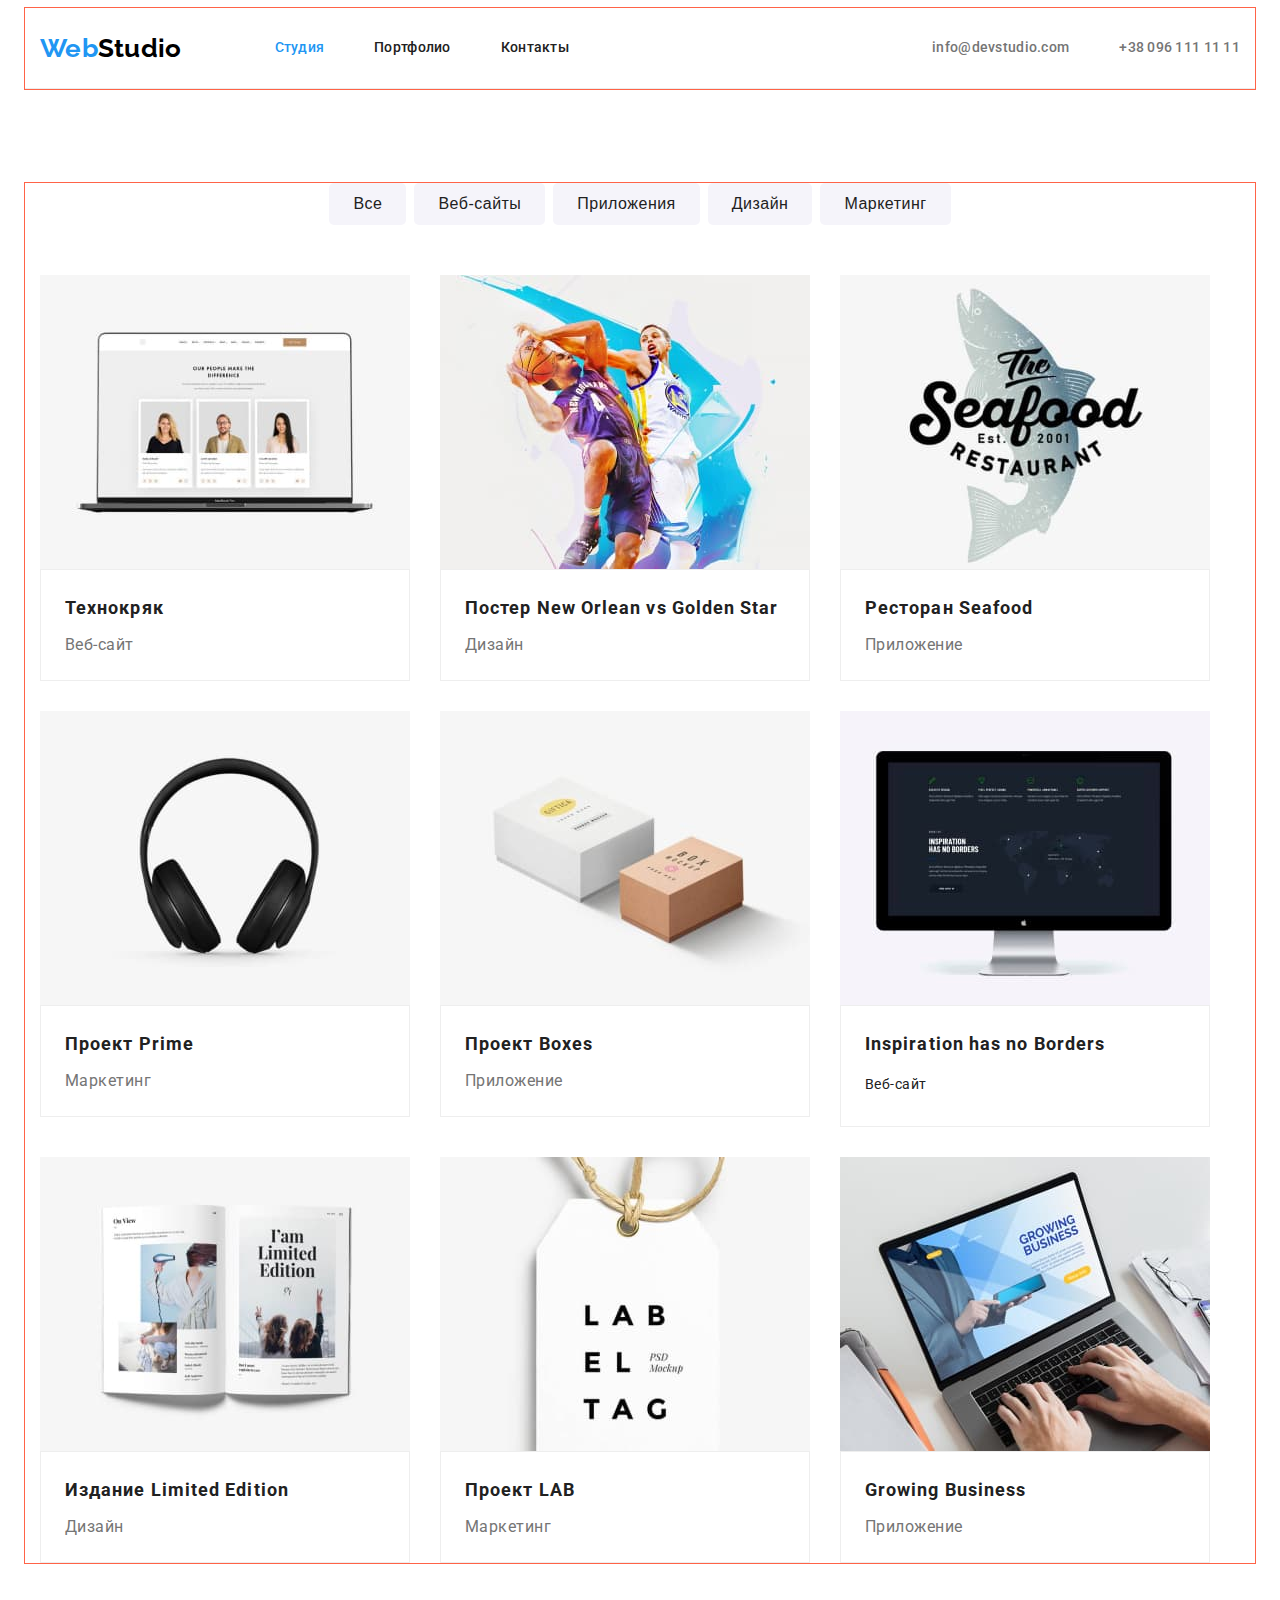
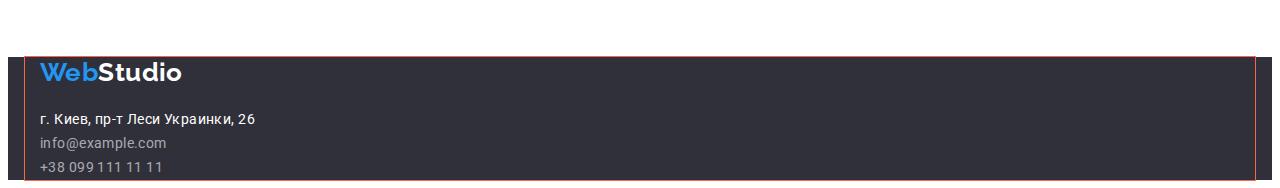
==== portfolio.html @ 1728674b "Добавление разметки" ====
<!DOCTYPE html>
<html lang="ru">
  <head>
    <meta charset="UTF-8" />
    <meta http-equiv="X-UA-Compatible" content="IE=edge" />
    <meta name="viewport" content="width=device-width, initial-scale=1.0" />
    <title>Портфолио</title>

    <link rel="preconnect" href="https://fonts.googleapis.com" />
    <link rel="preconnect" href="https://fonts.gstatic.com" crossorigin />
    <link
      href="https://fonts.googleapis.com/css2?family=Raleway:wght@700&family=Roboto:wght@400;500;700;900&display=swap"
      rel="stylesheet"
    />
    <link
      rel="stylesheet"
      href="https://cdnjs.cloudflare.com/ajax/libs/modern-normalize/1.1.0/modern-normalize.min.css"
      integrity="sha512-wpPYUAdjBVSE4KJnH1VR1HeZfpl1ub8YT/NKx4PuQ5NmX2tKuGu6U/JRp5y+Y8XG2tV+wKQpNHVUX03MfMFn9Q=="
      crossorigin="anonymous"
      referrerpolicy="no-referrer"
    />
    <link rel="stylesheet" href="./css/styles.css" />
  </head>
  <body>
    <!-- Шапка сайта -->
    <header>
      <nav class="nav-menu container">
        <div class="main-menu">
          <a href="./index.html" class="logo"> <span>Web</span>Studio</a>
          <ul class="list menu">
            <li class="item"><a href="./index.html" class="link current">Студия</a></li>
            <li class="item"><a href="./portfolio.html" class="link">Портфолио</a></li>
            <li class="item"><a href="" class="link">Контакты</a></li>
          </ul>
          <ul class="list group">
            <li class="contact-info">
              <a href="mailto:info@devstudio.com" class="contacts">info@devstudio.com</a>
            </li>
            <li class="contact-info">
              <a href="tel:+380961111111" class="contacts">+38 096 111 11 11</a>
            </li>
          </ul>
        </div>
      </nav>
    </header>
    <main>
      <!--main-->
      <!--button section-->
      <!-- <section>
        
      </section> -->
      <!-- Our projects -->
      <section class="section">
        <div class="container">
          <ul class="list filtres">
            <li class="type"><button type="button" class="button">Все</button></li>
            <li class="type"><button type="button" class="button">Веб-сайты</button></li>
            <li class="type"><button type="button" class="button">Приложения</button></li>
            <li class="type"><button type="button" class="button">Дизайн</button></li>
            <li class="type"><button type="button" class="button">Маркетинг</button></li>
          </ul>
          <h1 class="headline visiable">Наши проекты</h1>
          <ul class="list portfolio-filtration">
            <li class="item">
              <img
                src="./images/technokrak-website.jpg"
                alt="Открытая страница сайта на ноутбуке"
                class="project-img"
                height="294"
                width="370"
              />
              <div class="card">
                <h2 class="projects">Технокряк</h2>
                <p class="projects description">Веб-сайт</p>
              </div>
            </li>
            <li class="item">
              <img
                src="./images/basketball-poster.jpg"
                alt="Постер с изображением 2х баскетболистов"
                height="294"
                width="370"
                class="project-img"
              />
              <div class="card">
                <h2 class="projects">Постер New Orlean vs Golden Star</h2>
                <p class="projects description">Дизайн</p>
              </div>
            </li>
            <li class="item">
              <img
                src="./images/seafood-restaurant.jpg"
                alt="Логотип приложения ресторана"
                height="294"
                width="370"
                class="project-img"
              />
              <div class="card">
                <h2 class="projects">Ресторан Seafood</h2>
                <p class="projects description">Приложение</p>
              </div>
            </li>
            <li class="item">
              <img
                src="./images/headset.jpg"
                alt="Наушники"
                height="294"
                width="370"
                class="project-img"
              />
              <div class="card">
                <h2 class="projects">Проект Prime</h2>
                <p class="projects description">Маркетинг</p>
              </div>
            </li>
            <li class="item">
              <img
                src="./images/boxes.jpg"
                alt="Две коробки"
                height="294"
                width="370"
                class="project-img"
              />
              <div class="card">
                <h2 class="projects">Проект Boxes</h2>
                <p class="projects description">Приложение</p>
              </div>
            </li>
            <li class="item">
              <img
                src="./images/website-onimac.jpg"
                alt="Содержимое веб страницы на iMac"
                height="294"
                width="370"
                class="project-img"
              />
              <div class="card">
                <h2 class="projects">Inspiration has no Borders</h2>
                <p class="projectsdescription">Веб-сайт</p>
              </div>
            </li>
            <li class="item">
              <img
                src="./images/limited-book.jpg"
                alt="Открытая книга"
                height="294"
                width="370"
                class="project-img"
              />
              <div class="card">
                <h2 class="projects">Издание Limited Edition</h2>
                <p class="projects description">Дизайн</p>
              </div>
            </li>
            <li class="item">
              <img
                src="./images/tag.jpg"
                alt="Бирка"
                height="294"
                width="370"
                class="project-img"
              />
              <div class="card">
                <h2 class="projects">Проект LAB</h2>
                <p class="projects description">Маркетинг</p>
              </div>
            </li>
            <li class="item">
              <img
                src="./images/app-onnotebook.jpg"
                alt="Ноутбук с приложением Growing Business"
                height="294"
                width="370"
                class="project-img"
              />
              <div class="card">
                <h2 class="projects">Growing Business</h2>
                <p class="projects description">Приложение</p>
              </div>
            </li>
          </ul>
        </div>
      </section>
    </main>

    <footer class="footer">
      <div class="container">
        <a href="./index.html" class="logo-title"> <span class="logo">Web</span>Studio</a>
        <address>
          <ul class="list contacts">
            <li>
              <a
                href="https://goo.gl/maps/bymyzsBZVKp1gUPQ6"
                target="_blank"
                rel="noopener noreferrer"
                class="footer"
                >г. Киев, пр-т Леси Украинки, 26</a
              >
            </li>
            <li><a href="mailto:info@example.com" class="footer link">info@example.com</a></li>
            <li><a href="tel:+380991111111" class="footer link">+38 099 111 11 11</a></li>
          </ul>
        </address>
      </div>
    </footer>
  </body>
</html>
---- css/styles.css ----
/* основной цвет #212121 */
/* вторичный #757575 */
/* белый #FFFFFF 
белый футер мейл телефон color: rgba(255, 255, 255, 0.6);
*/
/* акцент #2196F3 */
/* вторичный цвет фона #F5F4FA */
/* линия в хедере #ECECEC */
/* линия для портфолио*/

:root {
  --primary-text-color: #212121;
  --secondary-text-color: #757575;
  --accent-color: #2196f3;
  --butons-text-color: #ffffff;
  --contacts-text-color: rgba(255, 255, 255, 0.6);
  --primary-white-color: #ffffff;
  --secondary-white-color: #f5f4fa;
  --primary-logo-color: #000000;
  --header-line-color: #ececec;
  --border-portfolio-color: #eeeeee;
}

.list {
  list-style: none;
  margin: 0;
  padding: 0;
}

/* Body */

body {
  background-color: var(--primary-white-color);
  color: var(--primary-text-color);
  font-family: 'Roboto', sans-serif;
  letter-spacing: 0.03em;
  font-size: 14px;
  font-weight: 400;
  font-style: normal;
}

/* container */

.container {
  width: 1200px;
  padding-left: 15px;
  padding-right: 15px;
  margin-left: auto;
  margin-right: auto;
  outline: 1px solid tomato;
}

.section {
  padding-top: 94px;
  padding-bottom: 94px;
}

.section + .section {
  padding-top: 0;
}

/* Logo */

.logo {
  color: var(--primary-logo-color);
  font-family: 'Raleway', sans-serif;
  text-decoration: none;
  font-weight: 700;
  font-size: 26px;
  line-height: 1.19;
}

.logo span {
  color: var(--accent-color);
}

/* title */

.headline {
  font-weight: 700;
  font-size: 36px;
  line-height: 1.17;
  text-align: center;

  margin-top: 0;
  margin-bottom: 0;
}

.visiable {
  display: none;
}

/* list */

.list .text {
  color: var(--secondary-text-color);
  font-size: 14px;
  line-height: 1.71;

  margin-top: 0;
  margin-bottom: 0;
}

.list .name {
  font-weight: 500;
  font-size: 16px;
  line-height: 1.19;
  text-align: center;
  margin-top: 30px;
  margin-bottom: 10px;
}

.list .position {
  color: var(--secondary-text-color);
  font-size: 16px;
  line-height: 1.19;
  text-align: center;
  margin-top: 0;
  margin-bottom: 30px;
}

/* Nav bar */

.nav-menu {
  font-weight: 500;
  font-size: 14px;
  line-height: 1.14;
  letter-spacing: 0.02em;

  border-bottom: 1px solid var(--header-line-color);
}

.nav-menu .main-menu {
  display: flex;
  align-items: center;
  justify-content: flex-start;
}

.nav-menu .link {
  display: block;
  padding-top: 32px;
  padding-bottom: 32px;

  color: var(--primary-text-color);
  text-decoration: none;
}

.nav-menu .item {
  margin-right: 50px;
}

.nav-menu .item:last-child {
  margin-right: 0;
}

.nav-menu .contacts {
  color: var(--secondary-text-color);
  text-decoration: none;
}

.nav-menu .link:hover,
.nav-menu .link:focus,
.nav-menu .contacts:hover,
.nav-menu .contacts:focus {
  color: var(--accent-color);
}

.nav-menu .link.current {
  color: var(--accent-color);
}

.menu {
  display: flex;
  margin-left: 93px;
  margin-right: auto;
}

.group {
  display: flex;
}

.group .contact-info {
  margin-right: 50px;
}

.group .contact-info:last-child {
  margin-right: 0;
}

/* .contact-flex {
  display: flex;
  align-items: center;
} */

/* .contact-item:nth-last-child() {
  margin-right: 50px;
} */

/* Hero */

.hero {
  background-color: #2f303a;
  text-align: center;
  letter-spacing: 0.06em;
}

.hero-title {
  color: var(--primary-white-color);
  font-weight: 900;
  font-size: 44px;
  line-height: 1.36;
  text-transform: uppercase;

  margin-top: 0;
  margin-bottom: 30px;
}

/* features */

.features-flex {
  display: flex;
  justify-content: center;
}

.features-element {
  margin-right: 30px;
}

.features-element:last-child {
  margin-right: 0;
}

.list .title {
  font-weight: 700;
  font-size: 14px;
  line-height: 1.14;
  text-transform: uppercase;

  margin-top: 0;
  margin-bottom: 10px;
}

.list.contacts {
  line-height: 1.71;
  font-style: normal;
}

/* jobs */

.jobs {
  display: flex;
}

.jobs .example {
  margin-right: 30px;
}

.jobs .example:last-child {
  margin-right: 0;
}

/* team */

.team {
  background-color: var(--secondary-white-color);
}

.teammates {
  display: flex;
}

.team .cards {
  margin-right: 30px;
  background-color: var(--primary-white-color);
}

.team .cards:last-child {
  margin-right: 0;
}
/* buttons */

.button {
  color: var(--primary-text-color);
  background-color: var(--secondary-white-color);
  font-style: normal;
  font-weight: 500;
  font-size: 16px;
  line-height: 1.63;
  text-align: center;
  letter-spacing: 0.03em;

  padding-top: 6px;
  padding-bottom: 6px;
  padding-left: 22px;
  padding-right: 22px;

  border-radius: 5px;
  border-color: transparent;

  cursor: pointer;
}

.button:hover,
.button:focus {
  color: var(--butons-text-color);
  background-color: var(--accent-color);
}

.button.primary {
  color: var(--butons-text-color);
  background-color: var(--accent-color);
}

.button.order {
  color: var(--butons-text-color);
  background-color: var(--accent-color);
  font-weight: 700;
  font-size: 16px;
  line-height: 1.87;

  border-radius: 5px;
  padding: 10px 32px;
  align-items: center;
  text-align: center;
}

.footer {
  color: var(--primary-white-color);
  background-color: #2f303a;
  text-decoration: none;
}

.logo-title {
  color: var(--primary-white-color);
  font-family: Raleway;
  font-weight: 700;
  font-size: 26px;
  line-height: 31px;
  text-decoration: none;

  display: block;
  margin-bottom: 20px;
}

.logo-title > .logo {
  color: var(--accent-color);
}
.footer.link {
  color: var(--contacts-text-color);
}

.footer:hover,
.footer:focus,
.logo-title:focus,
.logo-title:hover {
  color: var(--accent-color);
}

.filtres {
  display: flex;
  justify-content: center;
}

.filtres > .type {
  margin-right: 8px;
  margin-bottom: 50px;
}

.filtres > .type:last-child {
  margin-right: 0;
}

.portfolio-filtration {
  display: flex;
  flex-wrap: wrap;
}

.portfolio-filtration > .item {
  margin-right: 30px;
  margin-bottom: 30px;
}

.project-img {
  display: block;
  max-width: 100%;
  height: auto;
}

.card {
  border: 1px solid var(--border-portfolio-color);
  padding: 20px 24px;
}

.portfolio-filtration > .item:nth-child(3n) {
  margin-right: 0;
}

.portfolio-filtration > .item:nth-last-child(-n + 3) {
  margin-bottom: 0;
}

.projects {
  font-weight: 700;
  font-size: 18px;
  line-height: 2;
  letter-spacing: 0.06em;
  margin-bottom: 4px;
  margin-top: 0;
}

.projects.description {
  font-weight: 400;
  font-size: 16px;
  line-height: 1.87;
  letter-spacing: 0.03em;
  color: var(--secondary-text-color);
  margin-top: 0;
  margin-bottom: 0px;
}

/* 
.feature-list .text {
  color: var(--secondary-text-color);
  list-style: none;
} */
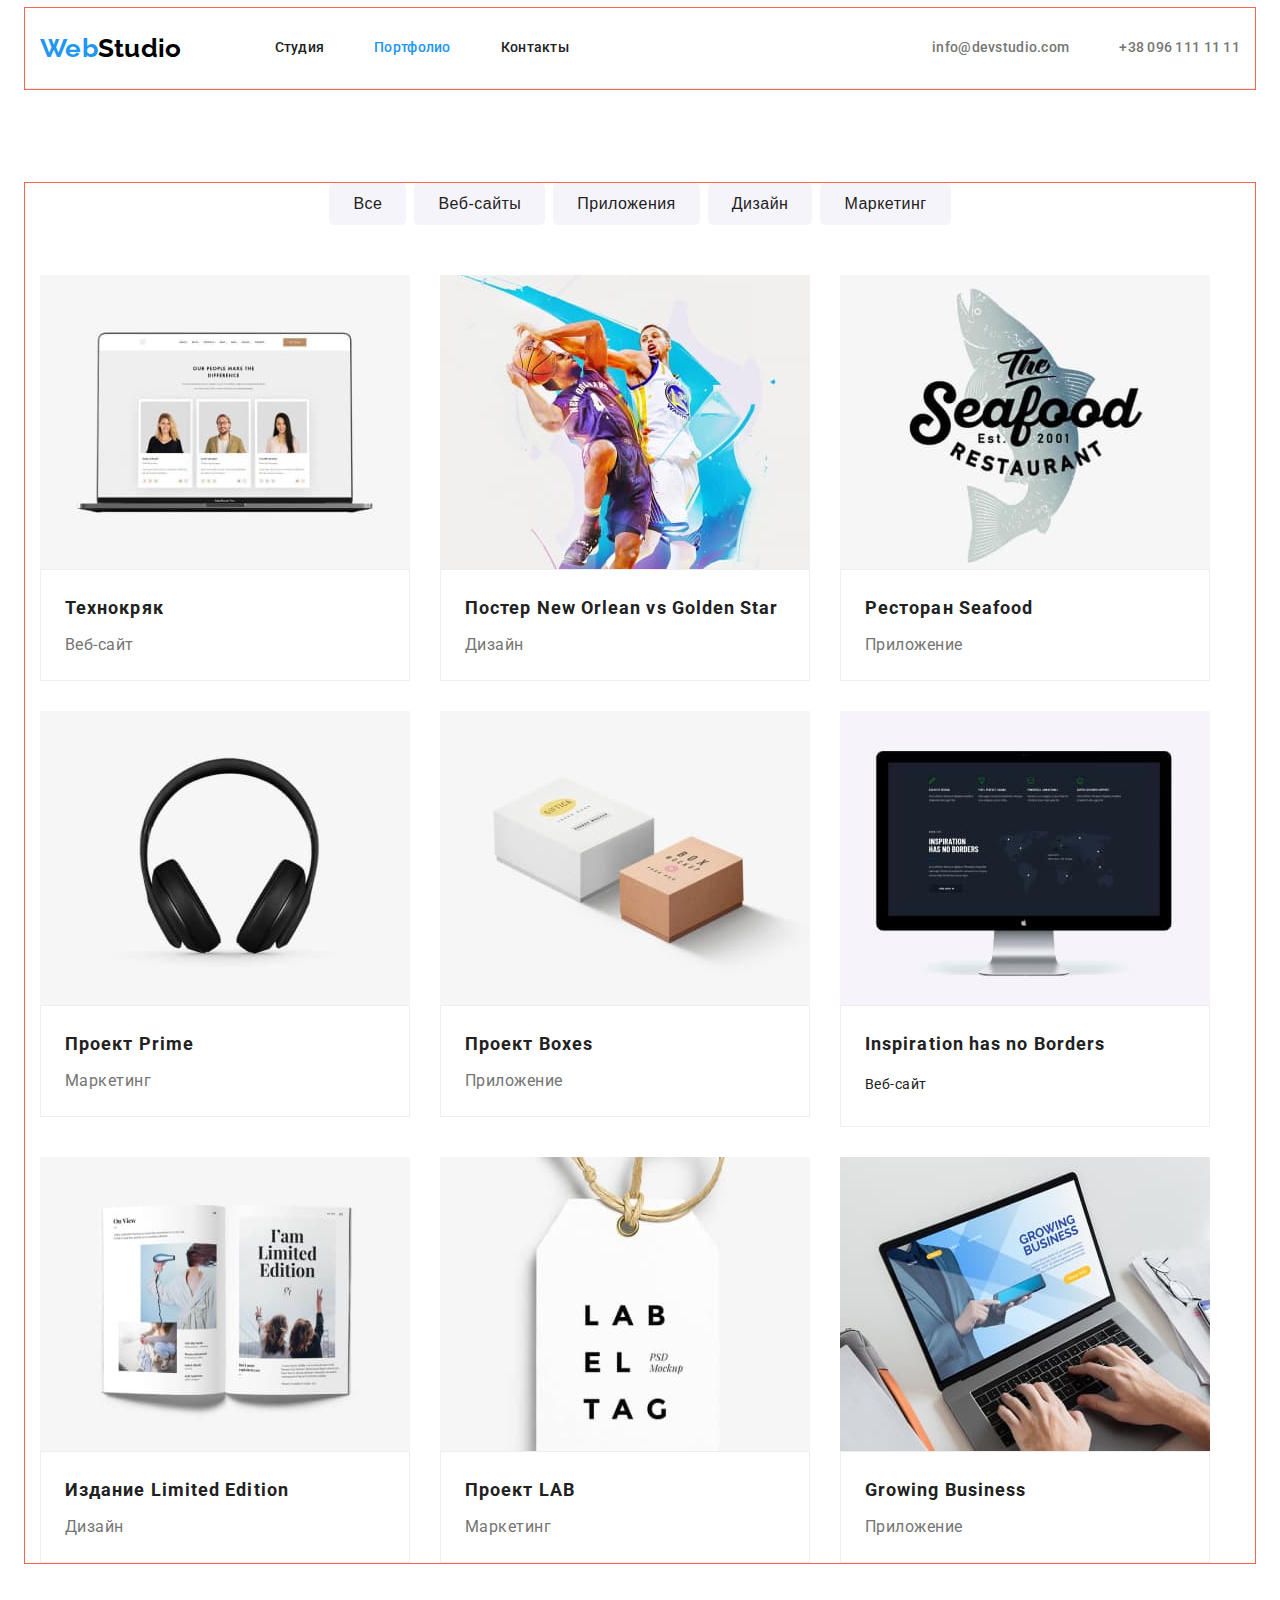
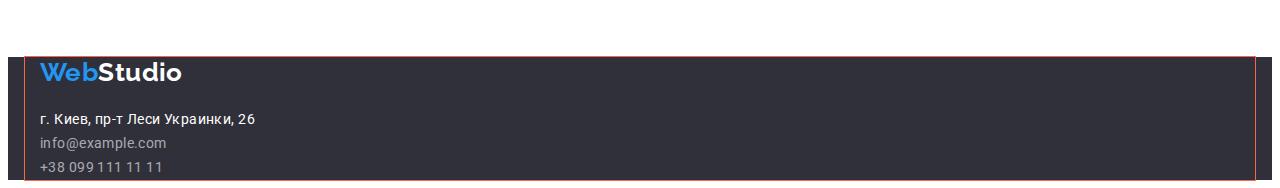
==== commit ba0c9ed0: "Update portfolio.html" ====
--- a/portfolio.html
+++ b/portfolio.html
@@ -28,8 +28,8 @@
         <div class="main-menu">
           <a href="./index.html" class="logo"> <span>Web</span>Studio</a>
           <ul class="list menu">
-            <li class="item"><a href="./index.html" class="link current">Студия</a></li>
-            <li class="item"><a href="./portfolio.html" class="link">Портфолио</a></li>
+            <li class="item"><a href="./index.html" class="link">Студия</a></li>
+            <li class="item"><a href="./portfolio.html" class="link current">Портфолио</a></li>
             <li class="item"><a href="" class="link">Контакты</a></li>
           </ul>
           <ul class="list group">
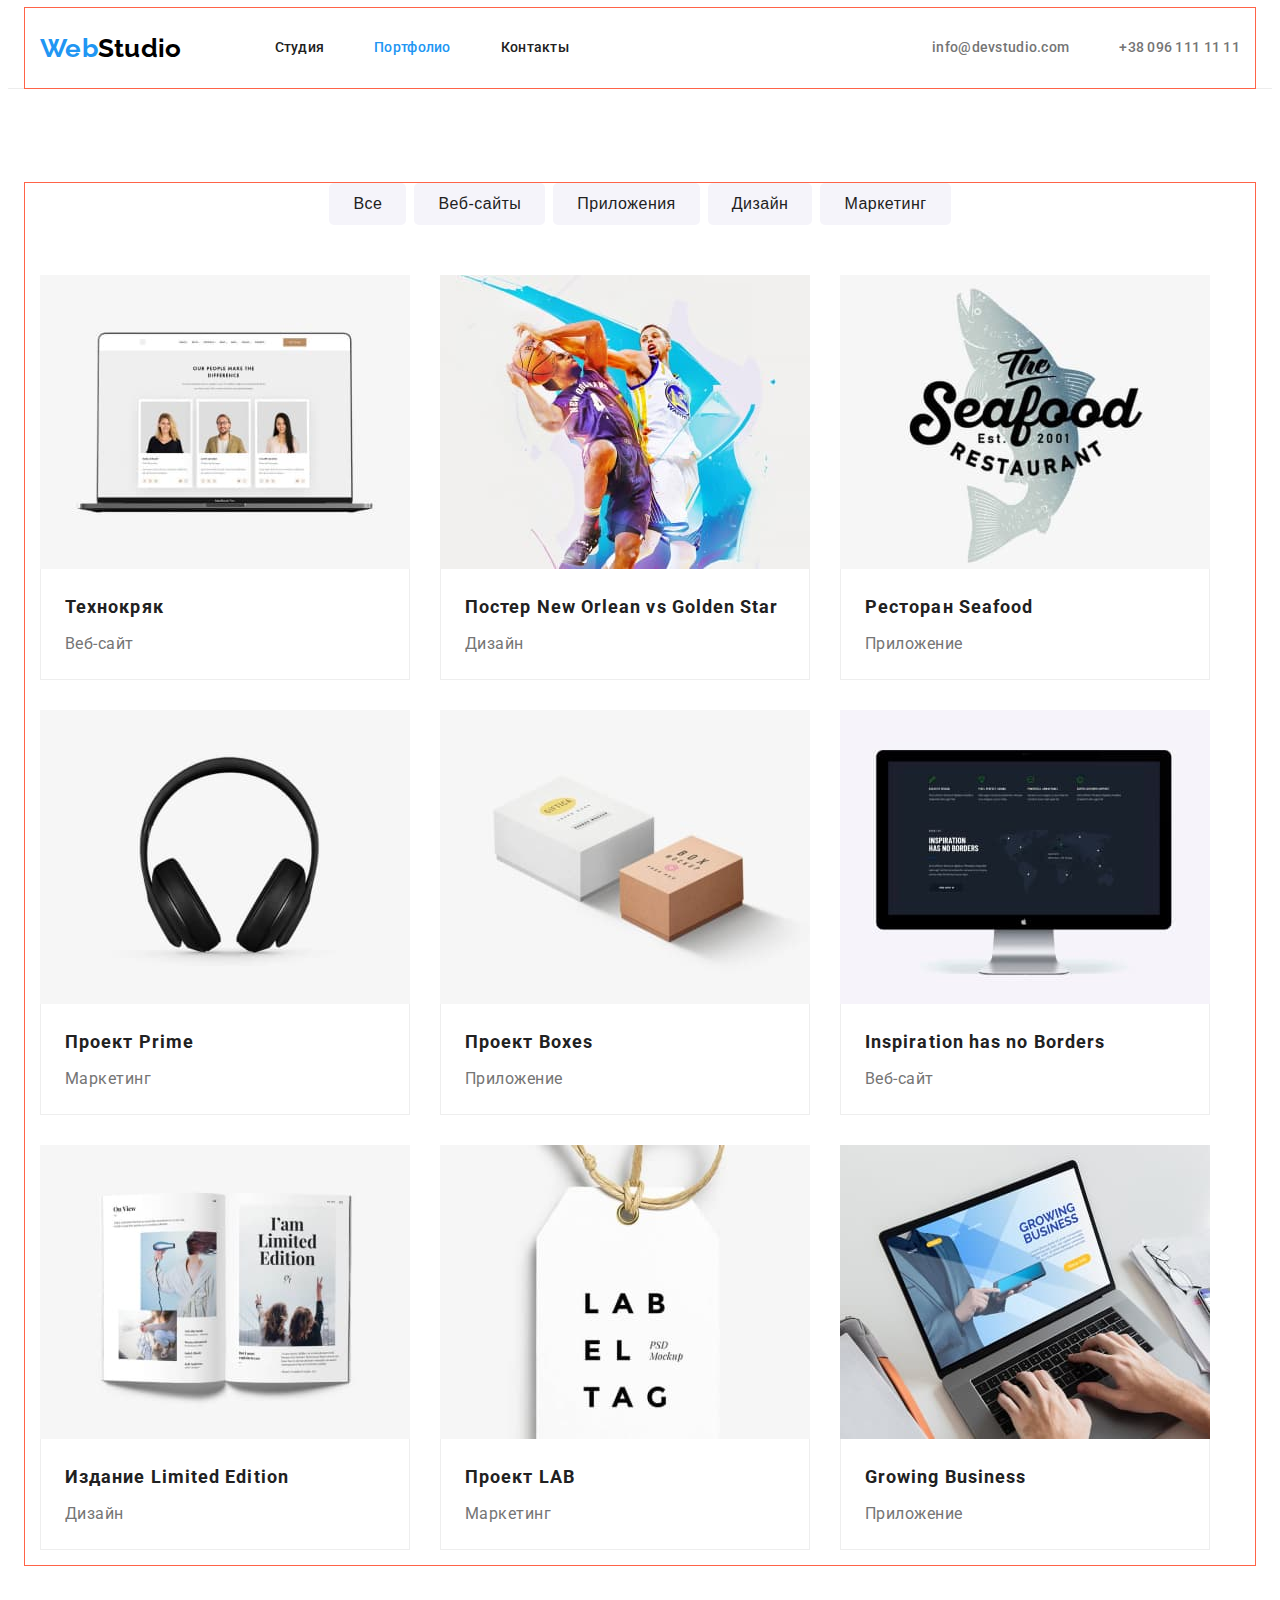
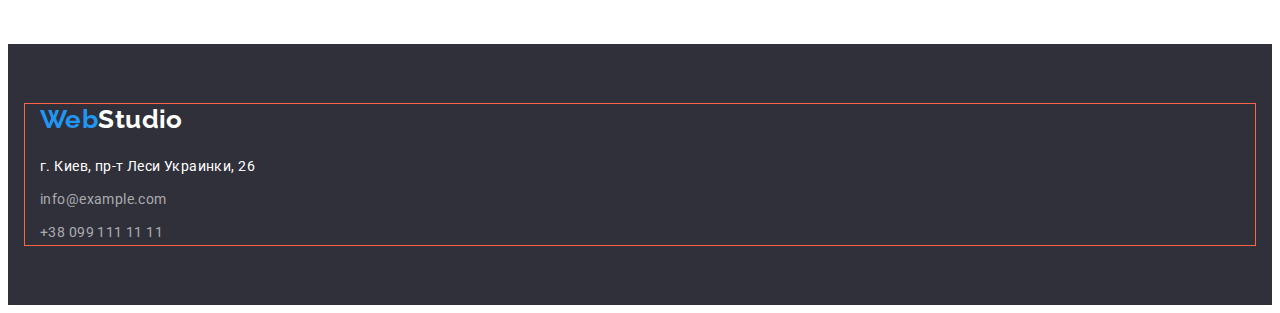
==== commit d6c6c123: "update html files" ====
--- a/portfolio.html
+++ b/portfolio.html
@@ -23,24 +23,24 @@
   </head>
   <body>
     <!-- Шапка сайта -->
-    <header>
-      <nav class="nav-menu container">
-        <div class="main-menu">
-          <a href="./index.html" class="logo"> <span>Web</span>Studio</a>
-          <ul class="list menu">
-            <li class="item"><a href="./index.html" class="link">Студия</a></li>
-            <li class="item"><a href="./portfolio.html" class="link current">Портфолио</a></li>
-            <li class="item"><a href="" class="link">Контакты</a></li>
-          </ul>
-          <ul class="list group">
-            <li class="contact-info">
-              <a href="mailto:info@devstudio.com" class="contacts">info@devstudio.com</a>
-            </li>
-            <li class="contact-info">
-              <a href="tel:+380961111111" class="contacts">+38 096 111 11 11</a>
-            </li>
-          </ul>
-        </div>
+    <header class="line">
+      <nav class="nav-menu main-menu container">
+        <a href="./index.html" class="logo"> <span>Web</span>Studio</a>
+        <ul class="list menu">
+          <li class="item"><a href="./index.html" class="link">Студия</a></li>
+          <li class="item"><a href="./portfolio.html" class="link current">Портфолио</a></li>
+          <li class="item"><a href="" class="link">Контакты</a></li>
+        </ul>
+        <!-- <div class="main-menu"> -->
+        <!-- </div> -->
+        <ul class="list group">
+          <li class="contact-info">
+            <a href="mailto:info@devstudio.com" class="contacts">info@devstudio.com</a>
+          </li>
+          <li class="contact-info">
+            <a href="tel:+380961111111" class="contacts">+38 096 111 11 11</a>
+          </li>
+        </ul>
       </nav>
     </header>
     <main>
@@ -61,7 +61,7 @@
           </ul>
           <h1 class="headline visiable">Наши проекты</h1>
           <ul class="list portfolio-filtration">
-            <li class="item">
+            <li class="portfolio-item">
               <img
                 src="./images/technokrak-website.jpg"
                 alt="Открытая страница сайта на ноутбуке"
@@ -74,7 +74,7 @@
                 <p class="projects description">Веб-сайт</p>
               </div>
             </li>
-            <li class="item">
+            <li class="portfolio-item">
               <img
                 src="./images/basketball-poster.jpg"
                 alt="Постер с изображением 2х баскетболистов"
@@ -87,7 +87,7 @@
                 <p class="projects description">Дизайн</p>
               </div>
             </li>
-            <li class="item">
+            <li class="portfolio-item">
               <img
                 src="./images/seafood-restaurant.jpg"
                 alt="Логотип приложения ресторана"
@@ -100,7 +100,7 @@
                 <p class="projects description">Приложение</p>
               </div>
             </li>
-            <li class="item">
+            <li class="portfolio-item">
               <img
                 src="./images/headset.jpg"
                 alt="Наушники"
@@ -113,7 +113,7 @@
                 <p class="projects description">Маркетинг</p>
               </div>
             </li>
-            <li class="item">
+            <li class="portfolio-item">
               <img
                 src="./images/boxes.jpg"
                 alt="Две коробки"
@@ -126,7 +126,7 @@
                 <p class="projects description">Приложение</p>
               </div>
             </li>
-            <li class="item">
+            <li class="portfolio-item">
               <img
                 src="./images/website-onimac.jpg"
                 alt="Содержимое веб страницы на iMac"
@@ -136,10 +136,10 @@
               />
               <div class="card">
                 <h2 class="projects">Inspiration has no Borders</h2>
-                <p class="projectsdescription">Веб-сайт</p>
-              </div>
-            </li>
-            <li class="item">
+                <p class="projects description">Веб-сайт</p>
+              </div>
+            </li>
+            <li class="portfolio-item">
               <img
                 src="./images/limited-book.jpg"
                 alt="Открытая книга"
@@ -152,7 +152,7 @@
                 <p class="projects description">Дизайн</p>
               </div>
             </li>
-            <li class="item">
+            <li class="portfolio-item">
               <img
                 src="./images/tag.jpg"
                 alt="Бирка"
@@ -165,7 +165,7 @@
                 <p class="projects description">Маркетинг</p>
               </div>
             </li>
-            <li class="item">
+            <li class="portfolio-item">
               <img
                 src="./images/app-onnotebook.jpg"
                 alt="Ноутбук с приложением Growing Business"
@@ -183,12 +183,12 @@
       </section>
     </main>
 
-    <footer class="footer">
+    <footer class="footer bot">
       <div class="container">
-        <a href="./index.html" class="logo-title"> <span class="logo">Web</span>Studio</a>
+        <a href="./index.html" class="logo-title"> <span class="logo bottom">Web</span>Studio</a>
         <address>
           <ul class="list contacts">
-            <li>
+            <li class="address-bottom">
               <a
                 href="https://goo.gl/maps/bymyzsBZVKp1gUPQ6"
                 target="_blank"
@@ -197,8 +197,12 @@
                 >г. Киев, пр-т Леси Украинки, 26</a
               >
             </li>
-            <li><a href="mailto:info@example.com" class="footer link">info@example.com</a></li>
-            <li><a href="tel:+380991111111" class="footer link">+38 099 111 11 11</a></li>
+            <li class="address-bottom">
+              <a href="mailto:info@example.com" class="footer link">info@example.com</a>
+            </li>
+            <li class="address-bottom">
+              <a href="tel:+380991111111" class="footer link">+38 099 111 11 11</a>
+            </li>
           </ul>
         </address>
       </div>
--- a/css/styles.css
+++ b/css/styles.css
@@ -27,6 +27,12 @@
   padding: 0;
 }
 
+img {
+  display: block;
+  max-width: 100%;
+  height: auto;
+}
+
 /* Body */
 
 body {
@@ -55,9 +61,17 @@
   padding-bottom: 94px;
 }
 
-.section + .section {
+.section-hero {
+  padding: 200px 0;
+}
+
+.section.hide {
   padding-top: 0;
 }
+
+/* .section + .section {
+  padding-top: 0;
+} */
 
 /* Logo */
 
@@ -68,6 +82,15 @@
   font-weight: 700;
   font-size: 26px;
   line-height: 1.19;
+
+  margin-right: 93px;
+  padding-top: 24px;
+  padding-bottom: 24px;
+}
+
+.logo.bottom {
+  margin-right: 0;
+  padding: 0%;
 }
 
 .logo span {
@@ -81,11 +104,15 @@
   font-size: 36px;
   line-height: 1.17;
   text-align: center;
-
+  margin-bottom: 0;
   margin-top: 0;
-  margin-bottom: 0;
-}
-
+  padding-bottom: 50px;
+}
+
+.headline.team {
+  padding: 0;
+  margin-bottom: 50px;
+}
 .visiable {
   display: none;
 }
@@ -106,7 +133,8 @@
   font-size: 16px;
   line-height: 1.19;
   text-align: center;
-  margin-top: 30px;
+  margin: 0;
+  /* margin-top: 30px;*/
   margin-bottom: 10px;
 }
 
@@ -115,8 +143,14 @@
   font-size: 16px;
   line-height: 1.19;
   text-align: center;
-  margin-top: 0;
-  margin-bottom: 30px;
+  margin: 0;
+  /* margin-bottom: 30px; */
+}
+
+/* Header line */
+
+.line {
+  border-bottom: 1px solid var(--header-line-color);
 }
 
 /* Nav bar */
@@ -126,11 +160,9 @@
   font-size: 14px;
   line-height: 1.14;
   letter-spacing: 0.02em;
-
-  border-bottom: 1px solid var(--header-line-color);
-}
-
-.nav-menu .main-menu {
+}
+
+.nav-menu.main-menu {
   display: flex;
   align-items: center;
   justify-content: flex-start;
@@ -156,6 +188,8 @@
 .nav-menu .contacts {
   color: var(--secondary-text-color);
   text-decoration: none;
+  padding: 32px 0px;
+  display: block;
 }
 
 .nav-menu .link:hover,
@@ -171,7 +205,6 @@
 
 .menu {
   display: flex;
-  margin-left: 93px;
   margin-right: auto;
 }
 
@@ -210,8 +243,10 @@
   font-size: 44px;
   line-height: 1.36;
   text-transform: uppercase;
-
-  margin-top: 0;
+  width: 696px;
+  text-align: center;
+
+  margin: 0 auto;
   margin-bottom: 30px;
 }
 
@@ -224,6 +259,7 @@
 
 .features-element {
   margin-right: 30px;
+  width: 270px;
 }
 
 .features-element:last-child {
@@ -253,6 +289,7 @@
 
 .jobs .example {
   margin-right: 30px;
+  display: block;
 }
 
 .jobs .example:last-child {
@@ -276,6 +313,11 @@
 
 .team .cards:last-child {
   margin-right: 0;
+}
+
+.team .info {
+  display: block;
+  padding: 30px 0;
 }
 /* buttons */
 
@@ -330,6 +372,18 @@
   text-decoration: none;
 }
 
+.footer.bot {
+  padding: 60px 0;
+}
+
+.address-bottom {
+  margin-bottom: 9px;
+}
+
+.address-bottom:nth-last-child(1) {
+  margin-bottom: 0;
+}
+
 .logo-title {
   color: var(--primary-white-color);
   font-family: Raleway;
@@ -338,7 +392,7 @@
   line-height: 31px;
   text-decoration: none;
 
-  display: block;
+  display: inline-block;
   margin-bottom: 20px;
 }
 
@@ -359,11 +413,11 @@
 .filtres {
   display: flex;
   justify-content: center;
+  margin-bottom: 50px;
 }
 
 .filtres > .type {
   margin-right: 8px;
-  margin-bottom: 50px;
 }
 
 .filtres > .type:last-child {
@@ -373,11 +427,13 @@
 .portfolio-filtration {
   display: flex;
   flex-wrap: wrap;
-}
-
-.portfolio-filtration > .item {
-  margin-right: 30px;
-  margin-bottom: 30px;
+  margin: -15px;
+}
+
+.portfolio-item {
+  /* width: calc((100% - 60px) / 3); */
+  width: 370px;
+  margin: 15px;
 }
 
 .project-img {
@@ -388,8 +444,20 @@
 
 .card {
   border: 1px solid var(--border-portfolio-color);
+  border-top: 0;
   padding: 20px 24px;
 }
+
+/* 0.2
+.portfolio-filtration > .item:nth-child(3n + 1) {
+  margin-left: 0;
+}
+
+.portfolio-filtration > .item:nth-child(3n + 3) {
+  margin-right: 0;
+} */
+
+/* ver 0.1
 
 .portfolio-filtration > .item:nth-child(3n) {
   margin-right: 0;
@@ -397,7 +465,7 @@
 
 .portfolio-filtration > .item:nth-last-child(-n + 3) {
   margin-bottom: 0;
-}
+} */
 
 .projects {
   font-weight: 700;
